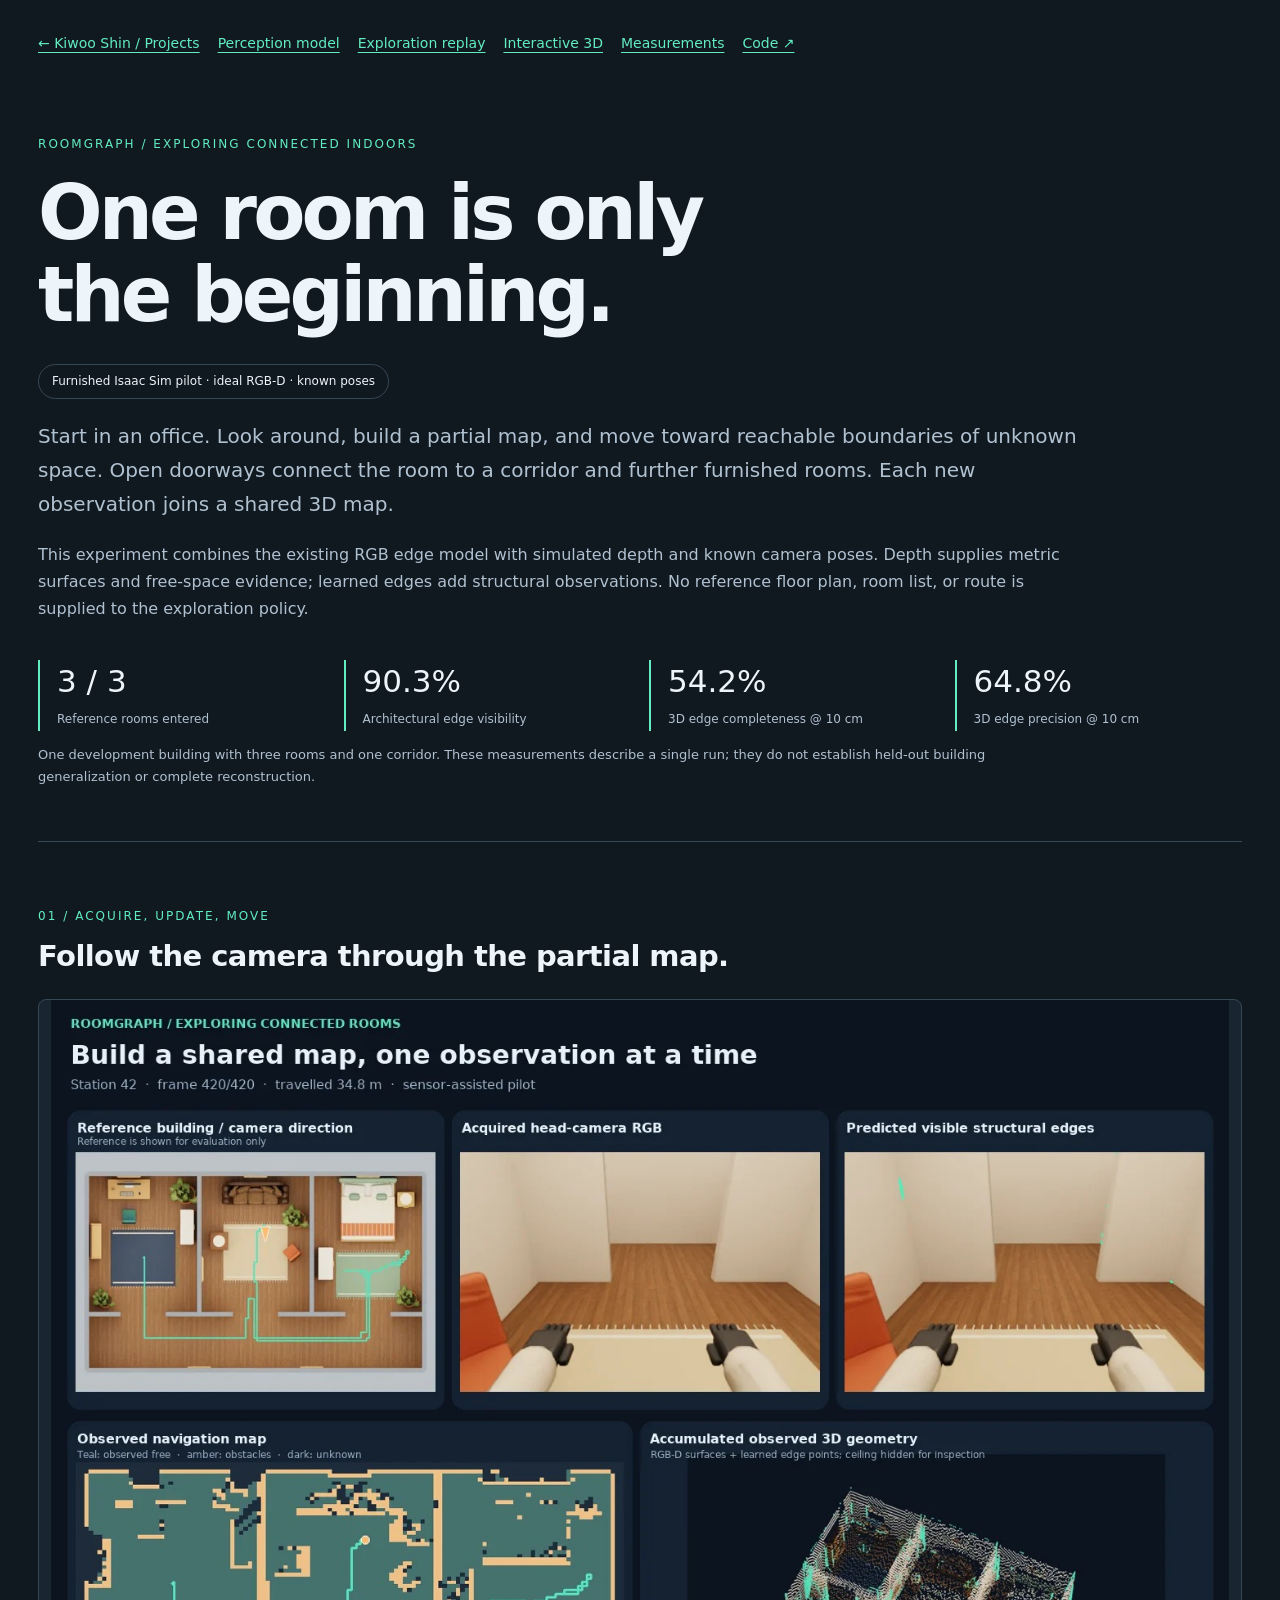
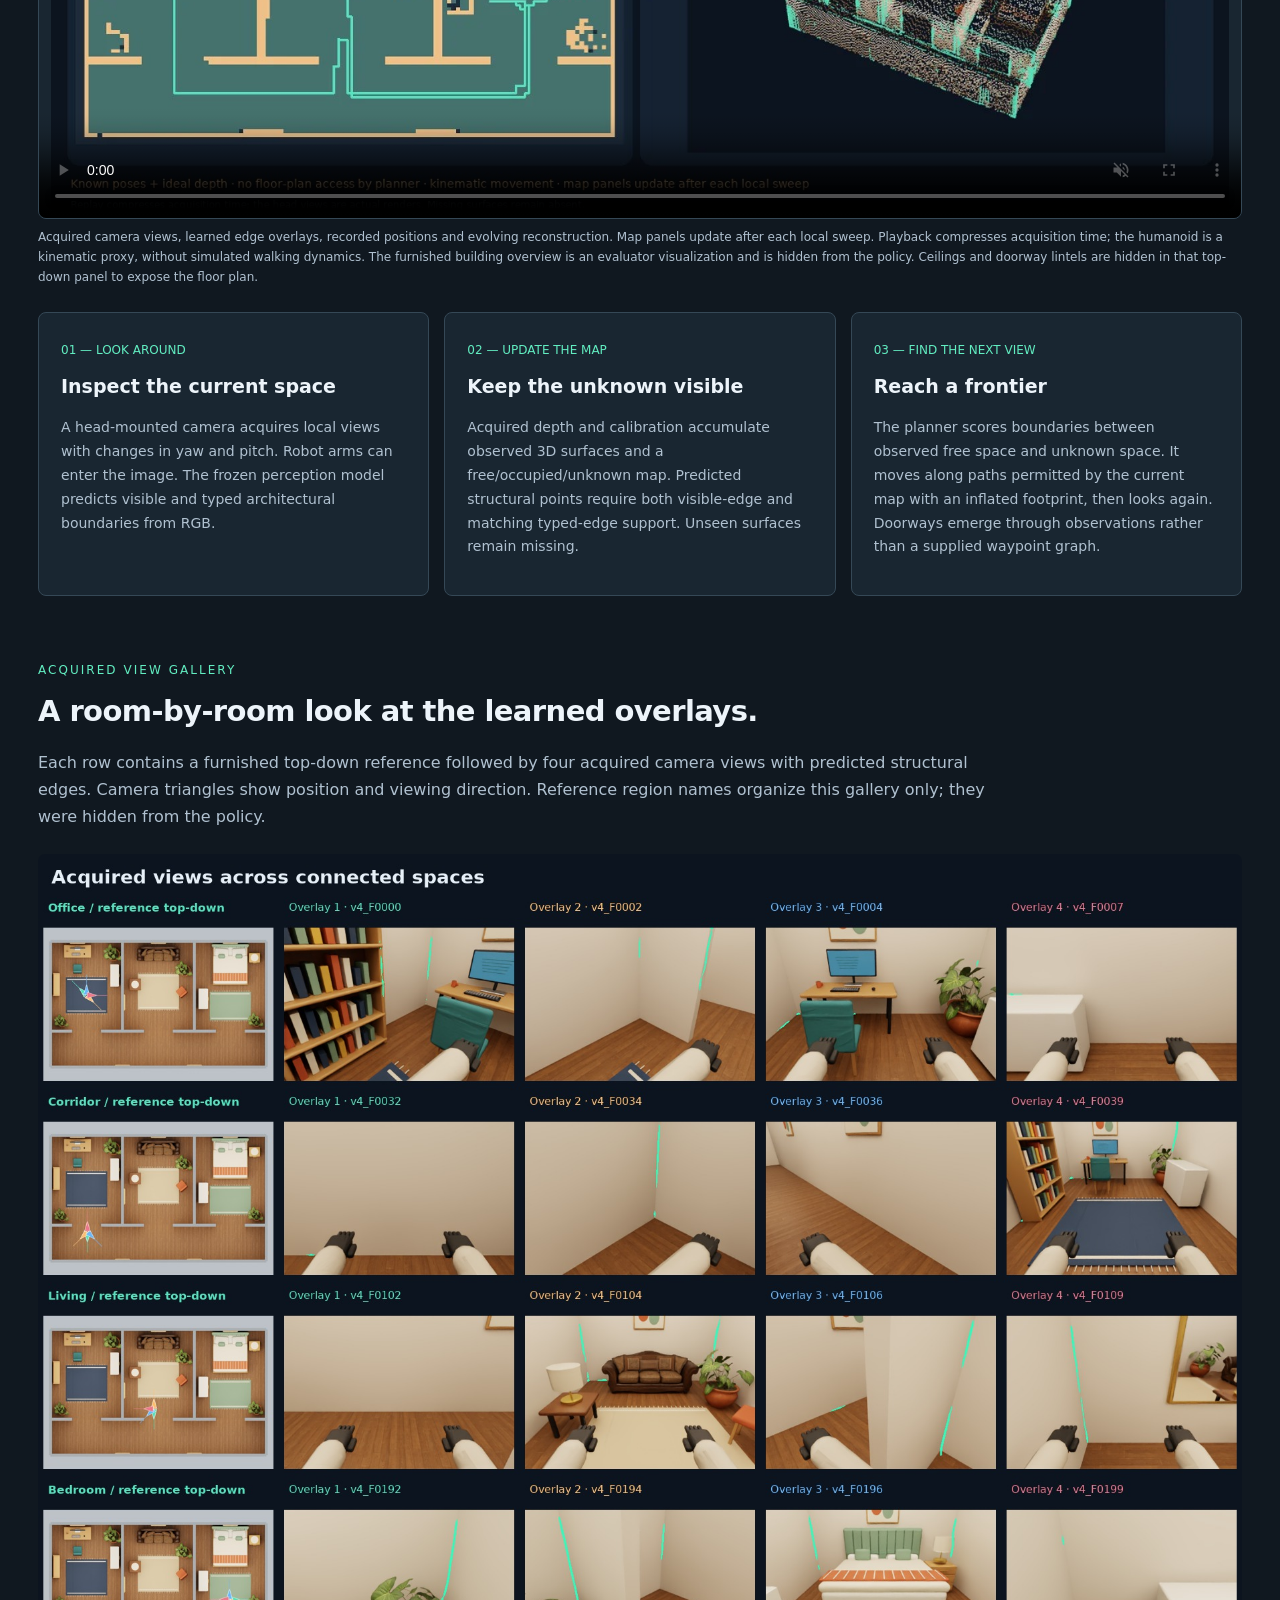
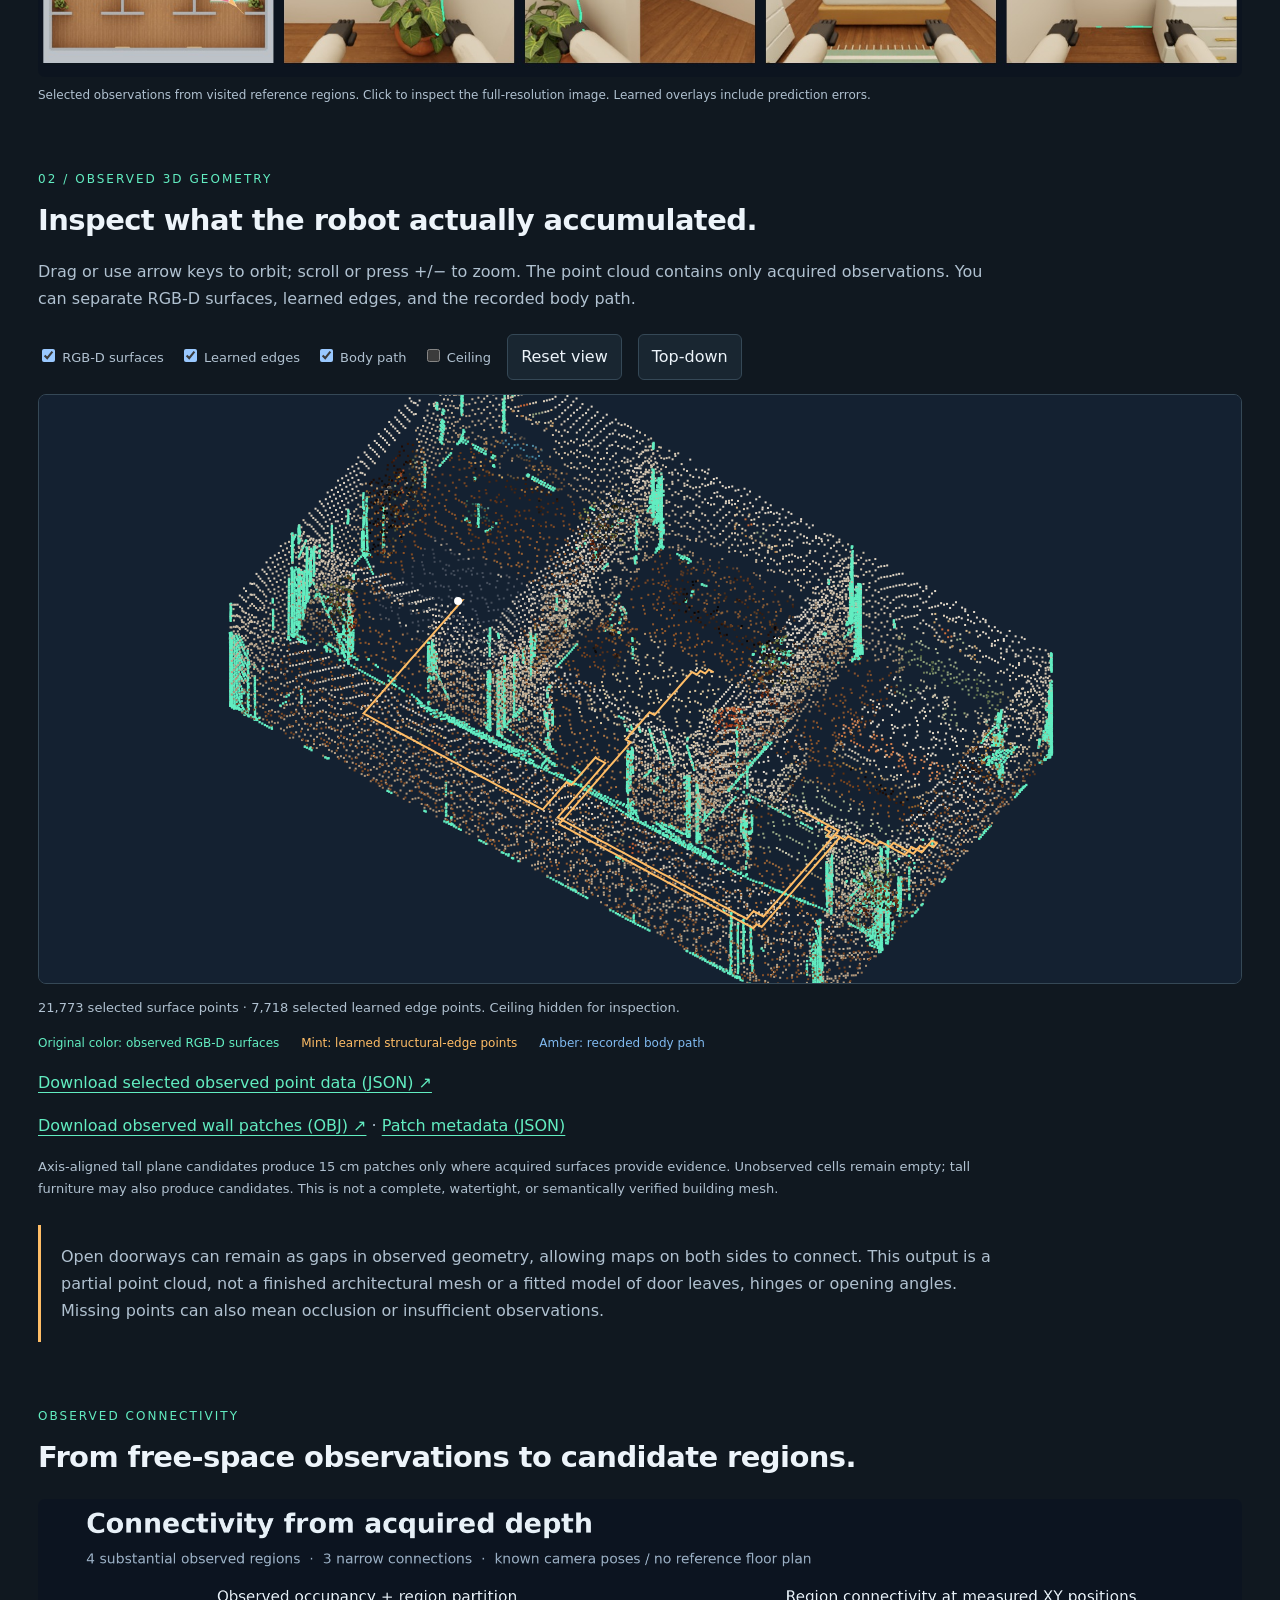
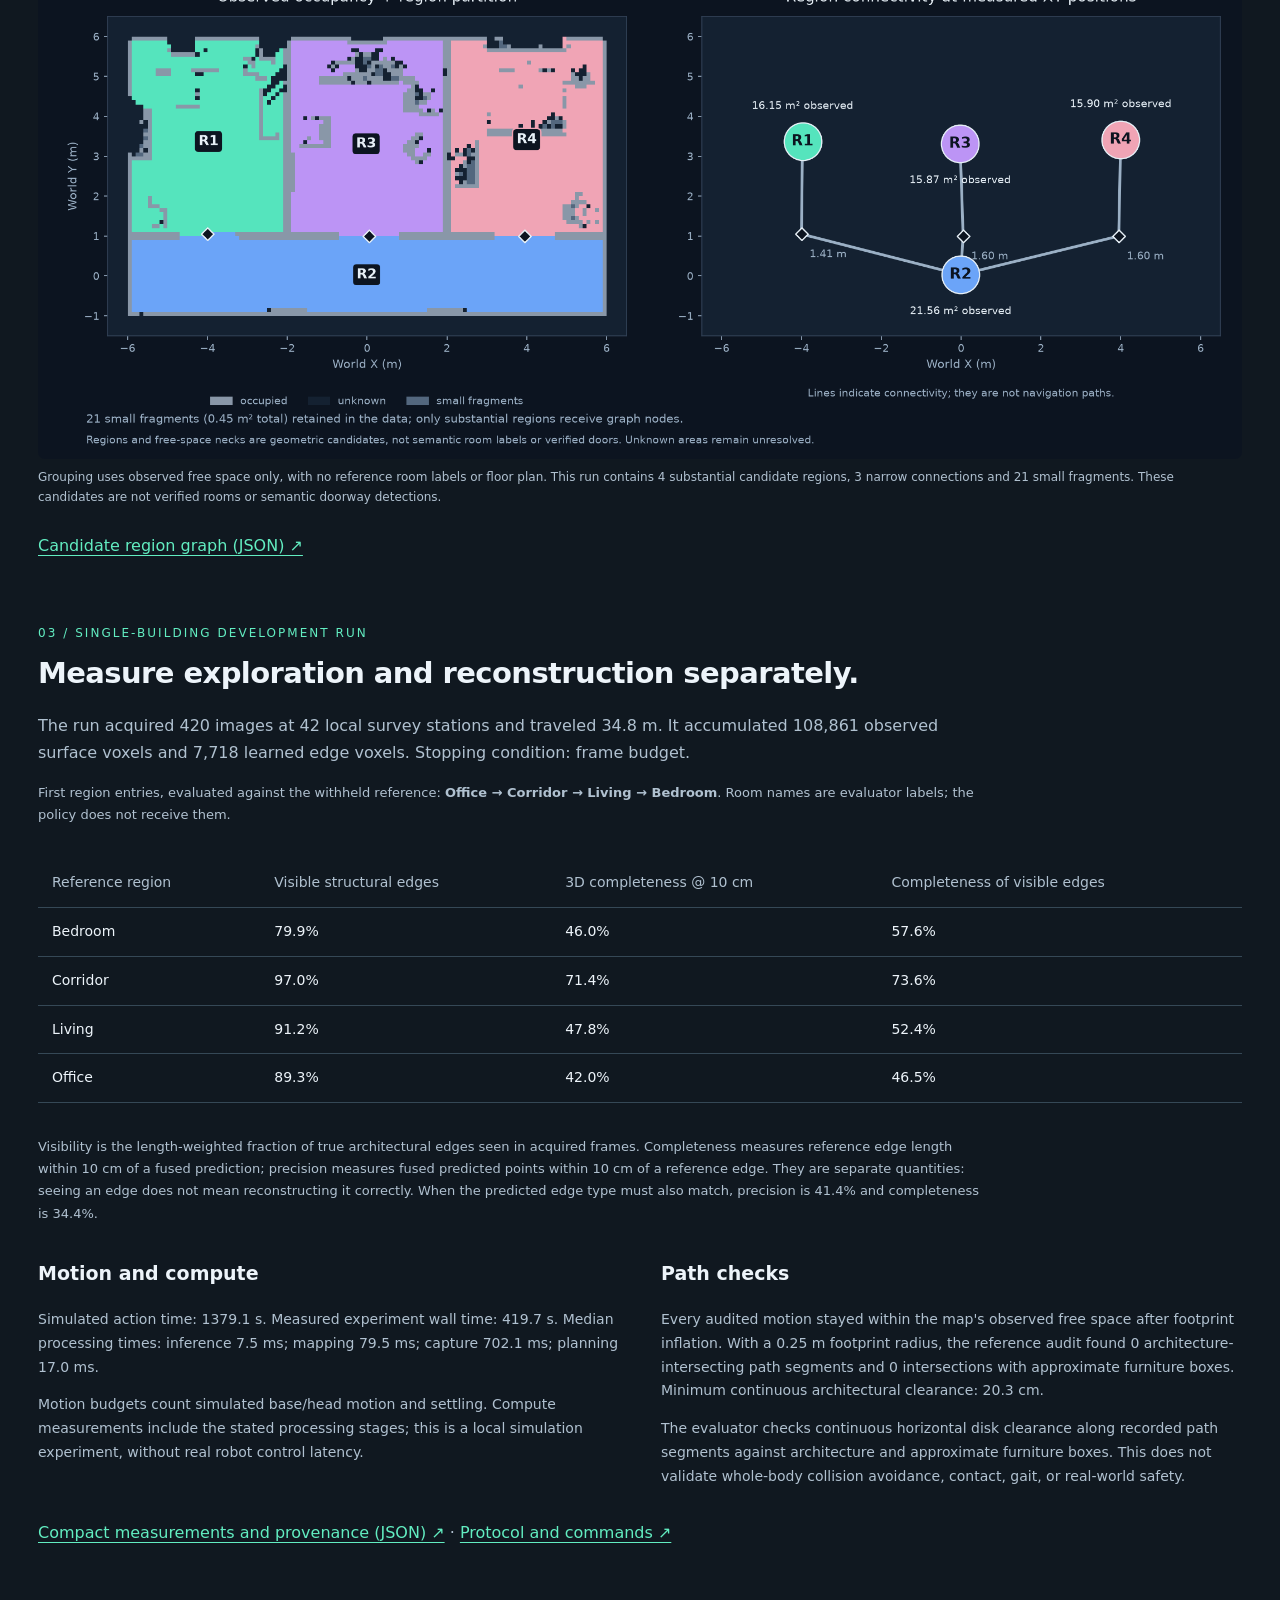
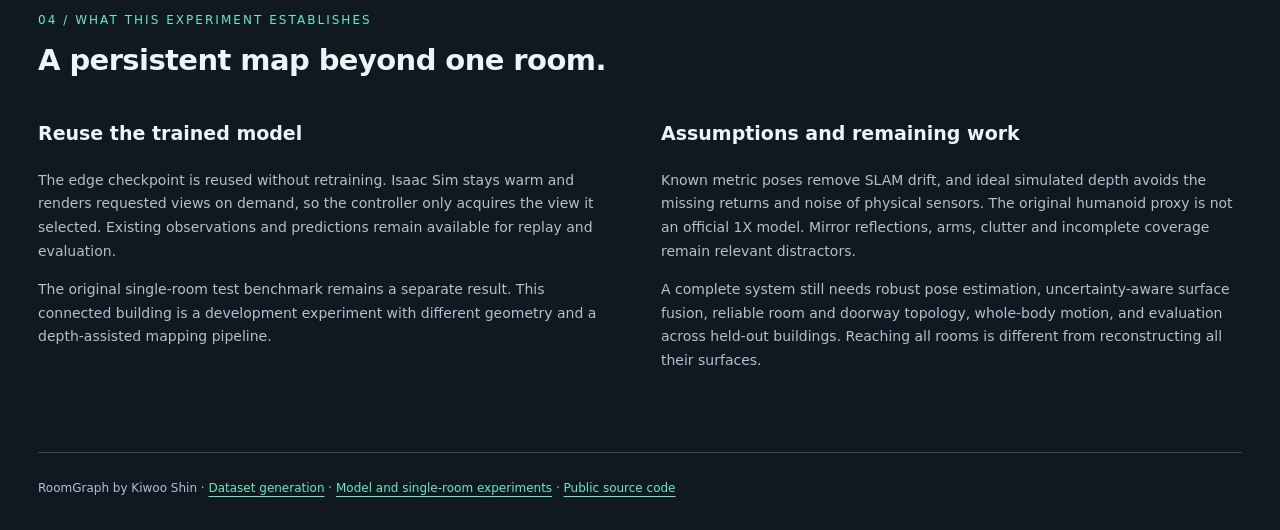
==== roomgraph-multiroom/index.html @ a4d24195 "Publish connected-room exploration replay and observed 3D maps" ====
<!doctype html>
<html lang="en">
<head>
<meta charset="utf-8"><meta name="viewport" content="width=device-width,initial-scale=1">
<title>RoomGraph — Exploring connected rooms | Kiwoo Shin</title>
<meta name="description" content="A humanoid head camera explores a furnished office, corridor, living room and bedroom using acquired RGB-D observations, learned structural edges and known camera poses.">
<link rel="canonical" href="https://kiwooshin.github.io/roomgraph-multiroom/">
<meta property="og:title" content="RoomGraph — One room is only the beginning">
<meta property="og:image" content="https://kiwooshin.github.io/media/roomgraph-multiroom/poster.jpg">
<link rel="stylesheet" href="../roomgraph-perception/style.css"><link rel="stylesheet" href="style.css">
<script src="scene.js" defer></script>
</head>
<body><main>
<nav><a href="../#roomgraph-perception">← Kiwoo Shin / Projects</a><a href="../roomgraph-perception/">Perception model</a><a href="#replay">Exploration replay</a><a href="#map">Interactive 3D</a><a href="#results">Measurements</a><a href="https://github.com/KiwooShin/roomgraph">Code ↗</a></nav>
<header class="hero"><p class="eyebrow">ROOMGRAPH / EXPLORING CONNECTED INDOORS</p>
<h1>One room is only<br>the beginning.</h1>
<span class="badge">Furnished Isaac Sim pilot · ideal RGB-D · known poses</span>
<p class="lead">Start in an office. Look around, build a partial map, and move toward reachable boundaries of unknown space. Open doorways connect the room to a corridor and further furnished rooms. Each new observation joins a shared 3D map.</p>
<p>This experiment combines the existing RGB edge model with simulated depth and known camera poses. Depth supplies metric surfaces and free-space evidence; learned edges add structural observations. No reference floor plan, room list, or route is supplied to the exploration policy.</p>
<div class="stats"><div class="stat"><strong>3 / 3</strong><span>Reference rooms entered</span></div><div class="stat"><strong>90.3%</strong><span>Architectural edge visibility</span></div><div class="stat"><strong>54.2%</strong><span>3D edge completeness @ 10 cm</span></div><div class="stat"><strong>64.8%</strong><span>3D edge precision @ 10 cm</span></div></div>
<p class="caption">One development building with three rooms and one corridor. These measurements describe a single run; they do not establish held-out building generalization or complete reconstruction.</p>
</header>
<section id="replay"><p class="eyebrow">01 / ACQUIRE, UPDATE, MOVE</p><h2>Follow the camera through the partial map.</h2>
<figure class="active-head-video"><video controls playsinline loop muted preload="metadata" poster="../media/roomgraph-multiroom/poster.jpg" aria-label="Connected room exploration with furnished top-down camera direction, RGB, learned edge overlay and accumulated map"><source src="../media/roomgraph-multiroom/multiroom.mp4" type="video/mp4"><a href="../media/roomgraph-multiroom/multiroom.mp4">Download the exploration replay</a></video><figcaption>Acquired camera views, learned edge overlays, recorded positions and evolving reconstruction. Map panels update after each local sweep. Playback compresses acquisition time; the humanoid is a kinematic proxy, without simulated walking dynamics. The furnished building overview is an evaluator visualization and is hidden from the policy. Ceilings and doorway lintels are hidden in that top-down panel to expose the floor plan.</figcaption></figure>
<div class="pipeline"><article><span class="number">01 — LOOK AROUND</span><h3>Inspect the current space</h3><p>A head-mounted camera acquires local views with changes in yaw and pitch. Robot arms can enter the image. The frozen perception model predicts visible and typed architectural boundaries from RGB.</p></article><article><span class="number">02 — UPDATE THE MAP</span><h3>Keep the unknown visible</h3><p>Acquired depth and calibration accumulate observed 3D surfaces and a free/occupied/unknown map. Predicted structural points require both visible-edge and matching typed-edge support. Unseen surfaces remain missing.</p></article><article><span class="number">03 — FIND THE NEXT VIEW</span><h3>Reach a frontier</h3><p>The planner scores boundaries between observed free space and unknown space. It moves along paths permitted by the current map with an inflated footprint, then looks again. Doorways emerge through observations rather than a supplied waypoint graph.</p></article></div>
</section>
<section id="views"><p class="eyebrow">ACQUIRED VIEW GALLERY</p><h2>A room-by-room look at the learned overlays.</h2><p>Each row contains a furnished top-down reference followed by four acquired camera views with predicted structural edges. Camera triangles show position and viewing direction. Reference region names organize this gallery only; they were hidden from the policy.</p><figure><a href="../media/roomgraph-multiroom/overview.jpg"><img src="../media/roomgraph-multiroom/overview.jpg" loading="lazy" alt="Four region rows, each with a furnished top-down camera overview and four learned structural edge overlays"></a><figcaption>Selected observations from visited reference regions. Click to inspect the full-resolution image. Learned overlays include prediction errors.</figcaption></figure></section>
<section id="map"><p class="eyebrow">02 / OBSERVED 3D GEOMETRY</p><h2>Inspect what the robot actually accumulated.</h2><p>Drag or use arrow keys to orbit; scroll or press +/− to zoom. The point cloud contains only acquired observations. You can separate RGB-D surfaces, learned edges, and the recorded body path.</p>
<div class="toolbar"><label><input id="surfaces" type="checkbox" checked> RGB-D surfaces</label><label><input id="edges" type="checkbox" checked> Learned edges</label><label><input id="path" type="checkbox" checked> Body path</label><label><input id="ceiling" type="checkbox"> Ceiling</label><button id="reset" type="button">Reset view</button><button id="top" type="button">Top-down</button></div>
<canvas id="cloud" tabindex="0" role="img" aria-label="Interactive accumulated RGB-D surface and learned structural edge point cloud; arrow keys orbit, plus and minus zoom">An observed 3D point cloud with predicted structural edges. Use the point-data download to inspect the geometry independently.</canvas><p id="cloud-status" class="caption" role="status">Loading observed point data…</p>
<div class="legend"><span>Original color: observed RGB-D surfaces</span><span>Mint: learned structural-edge points</span><span>Amber: recorded body path</span></div>
<p><a href="../media/roomgraph-multiroom/cloud.json">Download selected observed point data (JSON) ↗</a></p>
<p><a href="../media/roomgraph-multiroom/observed_walls.obj">Download observed wall patches (OBJ) ↗</a> · <a href="../media/roomgraph-multiroom/observed_walls.json">Patch metadata (JSON)</a></p><p class="caption">Axis-aligned tall plane candidates produce 15 cm patches only where acquired surfaces provide evidence. Unobserved cells remain empty; tall furniture may also produce candidates. This is not a complete, watertight, or semantically verified building mesh.</p>
<div class="callout"><p>Open doorways can remain as gaps in observed geometry, allowing maps on both sides to connect. This output is a partial point cloud, not a finished architectural mesh or a fitted model of door leaves, hinges or opening angles. Missing points can also mean occlusion or insufficient observations.</p></div>
</section>
<section id="topology"><p class="eyebrow">OBSERVED CONNECTIVITY</p><h2>From free-space observations to candidate regions.</h2><figure><a href="../media/roomgraph-multiroom/topology.png"><img src="../media/roomgraph-multiroom/topology.png" loading="lazy" alt="Candidate regions and narrow connections extracted from the observed free-space map"></a><figcaption>Grouping uses observed free space only, with no reference room labels or floor plan. This run contains 4 substantial candidate regions, 3 narrow connections and 21 small fragments. These candidates are not verified rooms or semantic doorway detections.</figcaption></figure><p><a href="../media/roomgraph-multiroom/topology.json">Candidate region graph (JSON) ↗</a></p></section>
<section id="results"><p class="eyebrow">03 / SINGLE-BUILDING DEVELOPMENT RUN</p><h2>Measure exploration and reconstruction separately.</h2>
<p>The run acquired 420 images at 42 local survey stations and traveled 34.8 m. It accumulated 108,861 observed surface voxels and 7,718 learned edge voxels. Stopping condition: frame budget.</p><p class="caption">First region entries, evaluated against the withheld reference: <strong>Office → Corridor → Living → Bedroom</strong>. Room names are evaluator labels; the policy does not receive them.</p>
<div class="table-scroll"><table><thead><tr><th>Reference region</th><th>Visible structural edges</th><th>3D completeness @ 10 cm</th><th>Completeness of visible edges</th></tr></thead><tbody><tr><td>Bedroom</td><td>79.9%</td><td>46.0%</td><td>57.6%</td></tr>
<tr><td>Corridor</td><td>97.0%</td><td>71.4%</td><td>73.6%</td></tr>
<tr><td>Living</td><td>91.2%</td><td>47.8%</td><td>52.4%</td></tr>
<tr><td>Office</td><td>89.3%</td><td>42.0%</td><td>46.5%</td></tr></tbody></table></div>
<p class="caption">Visibility is the length-weighted fraction of true architectural edges seen in acquired frames. Completeness measures reference edge length within 10 cm of a fused prediction; precision measures fused predicted points within 10 cm of a reference edge. They are separate quantities: seeing an edge does not mean reconstructing it correctly. When the predicted edge type must also match, precision is 41.4% and completeness is 34.4%.</p>
<div class="notes"><article><h3>Motion and compute</h3><p>Simulated action time: 1379.1 s. Measured experiment wall time: 419.7 s. Median processing times: inference 7.5 ms; mapping 79.5 ms; capture 702.1 ms; planning 17.0 ms.</p><p>Motion budgets count simulated base/head motion and settling. Compute measurements include the stated processing stages; this is a local simulation experiment, without real robot control latency.</p></article><article><h3>Path checks</h3><p>Every audited motion stayed within the map's observed free space after footprint inflation. With a 0.25 m footprint radius, the reference audit found 0 architecture-intersecting path segments and 0 intersections with approximate furniture boxes. Minimum continuous architectural clearance: 20.3 cm.</p><p>The evaluator checks continuous horizontal disk clearance along recorded path segments against architecture and approximate furniture boxes. This does not validate whole-body collision avoidance, contact, gait, or real-world safety.</p></article></div>
<p><a href="../media/roomgraph-multiroom/summary.json">Compact measurements and provenance (JSON) ↗</a> · <a href="https://github.com/KiwooShin/roomgraph/blob/feat/isaac-dataset/docs/multiroom-experiment.md">Protocol and commands ↗</a></p>
</section>
<section><p class="eyebrow">04 / WHAT THIS EXPERIMENT ESTABLISHES</p><h2>A persistent map beyond one room.</h2><div class="notes"><article><h3>Reuse the trained model</h3><p>The edge checkpoint is reused without retraining. Isaac Sim stays warm and renders requested views on demand, so the controller only acquires the view it selected. Existing observations and predictions remain available for replay and evaluation.</p><p>The original single-room test benchmark remains a separate result. This connected building is a development experiment with different geometry and a depth-assisted mapping pipeline.</p></article><article><h3>Assumptions and remaining work</h3><p>Known metric poses remove SLAM drift, and ideal simulated depth avoids the missing returns and noise of physical sensors. The original humanoid proxy is not an official 1X model. Mirror reflections, arms, clutter and incomplete coverage remain relevant distractors.</p><p>A complete system still needs robust pose estimation, uncertainty-aware surface fusion, reliable room and doorway topology, whole-body motion, and evaluation across held-out buildings. Reaching all rooms is different from reconstructing all their surfaces.</p></article></div></section>
<footer>RoomGraph by Kiwoo Shin · <a href="../roomgraph/">Dataset generation</a> · <a href="../roomgraph-perception/">Model and single-room experiments</a> · <a href="https://github.com/KiwooShin/roomgraph">Public source code</a></footer>
</main></body></html>
---- roomgraph-perception/style.css ----
:root {
  color-scheme:dark;
  --bg:#101820;
  --panel:#192631;
  --ink:#edf4fa;
  --muted:#b0c1d0;
  --line:#354856;
  --mint:#62edc1;
  --blue:#80baf0;
  --amber:#ffbd66;
}
* {
  box-sizing:border-box;
}
body {
  margin:0;
  background:var(--bg);
  color:var(--ink);
  font:16px/1.7 system-ui,sans-serif;
}
main {
  max-width:1380px;
  margin:auto;
  padding:32px 38px;
}
a {
  color:var(--mint);
  text-underline-offset:4px;
}
nav {
  display:flex;
  flex-wrap:wrap;
  gap:26px;
  font-size:14px;
}
.hero {
  padding:66px 0 40px;
  border-bottom:1px solid var(--line);
}
.eyebrow {
  color:var(--mint);
  font-size:12px;
  letter-spacing:.17em;
  text-transform:uppercase;
}
h1 {
  font-size:clamp(38px,6vw,76px);
  line-height:1.08;
  letter-spacing:-.05em;
  margin:18px 0 28px;
  font-weight:550;
}
h2 {
  font-size:29px;
  line-height:1.25;
  letter-spacing:-.02em;
  font-weight:550;
  margin:12px 0 20px;
}
h3 {
  font-weight:550;
  font-size:19px;
}
p {
  color:var(--muted);
  max-width:950px;
}
.lead {
  font-size:20px;
  max-width:860px;
}
.badge {
  font-size:12px;
  border:1px solid var(--line);
  padding:6px 13px;
  border-radius:25px;
  display:inline-block;
}
.stats {
  display:grid;
  grid-template-columns:repeat(4,1fr);
  gap:18px;
  margin-top:38px;
}
.stat {
  border-left:2px solid var(--mint);
  padding-left:17px;
}
.stat strong {
  font-size:32px;
  display:block;
  line-height:1.4;
  font-weight:500;
}
.stat span {
  font-size:12px;
  color:var(--muted);
}
section {
  margin-top:64px;
  scroll-margin-top:24px;
}
.pipeline {
  display:grid;
  grid-template-columns:repeat(3,1fr);
  gap:15px;
}
.pipeline article {
  background:var(--panel);
  border:1px solid var(--line);
  padding:22px;
  border-radius:8px;
}
.pipeline h3 {
  margin:8px 0;
}
.pipeline p {
  font-size:14px;
}
.number {
  color:var(--mint);
  font-size:12px;
}
img {
  width:100%;
  height:auto;
  display:block;
  border-radius:7px;
}
.active-head-video video {
  display:block;
  width:100%;
  height:auto;
  border:1px solid var(--line);
  border-radius:8px;
  background:var(--panel);
}
figure {
  margin:24px 0;
}
figcaption {
  font-size:12px;
  color:var(--muted);
  margin-top:8px;
}
.split {
  display:grid;
  grid-template-columns:1fr 1fr;
  gap:28px;
  align-items:center;
}
.split figure {
  margin:0;
}
.split p {
  font-size:15px;
}
.results-grid {
  display:grid;
  grid-template-columns:1.4fr 1fr;
  gap:22px;
}
.toolbar {
  display:flex;
  gap:16px;
  flex-wrap:wrap;
  align-items:center;
  margin:22px 0 14px;
}
select,button {
  font:inherit;
  color:var(--ink);
  background:var(--panel);
  border:1px solid var(--line);
  border-radius:6px;
  padding:8px 13px;
}
.toolbar label {
  font-size:13px;
  color:var(--muted);
}
button {
  cursor:pointer;
}
:focus-visible {
  outline:3px solid var(--mint);
  outline-offset:4px;
}
canvas {
  width:100%;
  height:460px;
  display:block;
  background:var(--panel);
  border:1px solid var(--line);
  border-radius:10px;
  touch-action:none;
}
.legend {
  display:flex;
  gap:22px;
  flex-wrap:wrap;
  font-size:12px;
  color:var(--muted);
  margin:14px 0;
}
.legend span:first-child {
  color:var(--mint);
}
.legend span:nth-child(2) {
  color:var(--amber);
}
.legend span:nth-child(3) {
  color:var(--blue);
}
.room-stats {
  font-size:14px;
  background:var(--panel);
  padding:16px;
  border-radius:6px;
}
.table-scroll {
  overflow:auto;
}
table {
  width:100%;
  border-collapse:collapse;
  font-size:14px;
  margin:20px 0;
}
th,td {
  text-align:left;
  border-bottom:1px solid var(--line);
  padding:12px 14px;
  white-space:nowrap;
}
th {
  font-weight:500;
  color:var(--muted);
}
.gallery-room {
  margin-top:38px;
  border-top:1px solid var(--line);
  padding-top:15px;
}
.gallery-room summary,.efficiency-details summary,.active-head-details summary {
  cursor:pointer;
  color:var(--mint);
  font-size:14px;
}
.gallery-room details,.efficiency-details,.active-head-details {
  margin-top:15px;
}
.notes {
  display:grid;
  grid-template-columns:1fr 1fr;
  gap:42px;
}
.notes p,.notes li {
  font-size:14px;
  color:var(--muted);
}
.notes ul {
  padding-left:20px;
}
.code {
  background:var(--panel);
  padding:20px;
  overflow-x:auto;
  font-size:13px;
  line-height:1.7;
  border-radius:8px;
}
.caption {
  font-size:13px;
}
.callout {
  border-left:3px solid var(--amber);
  padding:2px 20px;
  margin:25px 0;
}
footer {
  border-top:1px solid var(--line);
  margin-top:65px;
  padding-top:25px;
  font-size:12px;
  color:var(--muted);
}
@media(max-width:800px) {
  main {
    padding:22px 17px;
  }
  .hero {
    padding-top:35px;
  }
  .stats {
    grid-template-columns:1fr 1fr;
  }
  .pipeline,.split,.results-grid,.notes {
    grid-template-columns:1fr;
  }
  .lead {
    font-size:17px;
  }
  canvas {
    height:350px;
  }
  .stat strong {
    font-size:27px;
  }
  nav {
    gap:14px;
    font-size:12px;
  }
  h2 {
    font-size:25px;
  }
}
@media(prefers-reduced-motion:reduce) {
  html {
    scroll-behavior:auto;
  }
}
---- roomgraph-multiroom/style.css ----
.hero .lead { max-width:950px; }
.hero > p:not(.eyebrow) { max-width:1040px; }
nav { gap:18px; }
.toolbar { flex-wrap:wrap; }
#cloud { width:100%; height:590px; display:block; background:#142131; border:1px solid var(--line); border-radius:8px; touch-action:none; cursor:grab; }
#cloud:active { cursor:grabbing; }
#cloud:focus-visible { outline:2px solid var(--mint); outline-offset:4px; }
#cloud-status { min-height:1.7em; }
.legend { flex-wrap:wrap; }
.stats .stat strong { font-size:31px; }
.active-head-video video { max-height:820px; }
@media(max-width:800px) { #cloud { height:370px; } .stats .stat strong { font-size:26px; } }
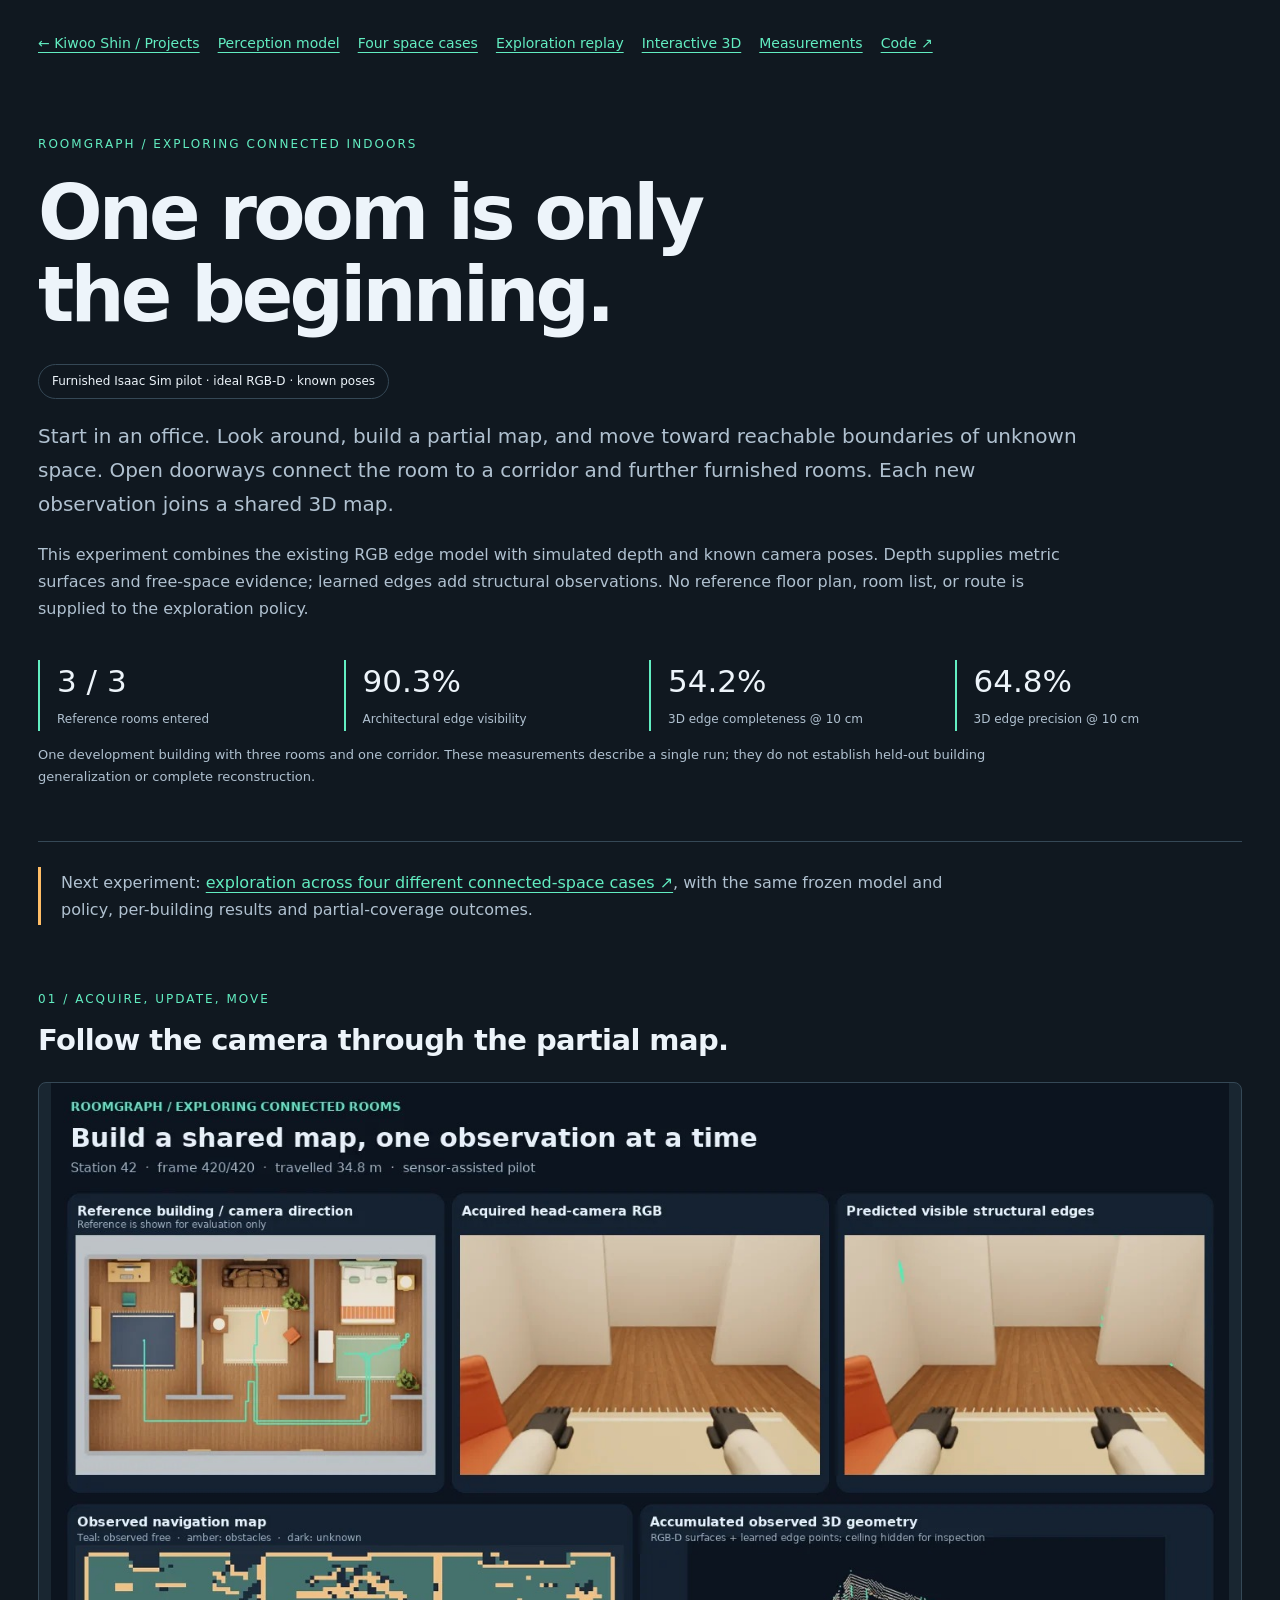
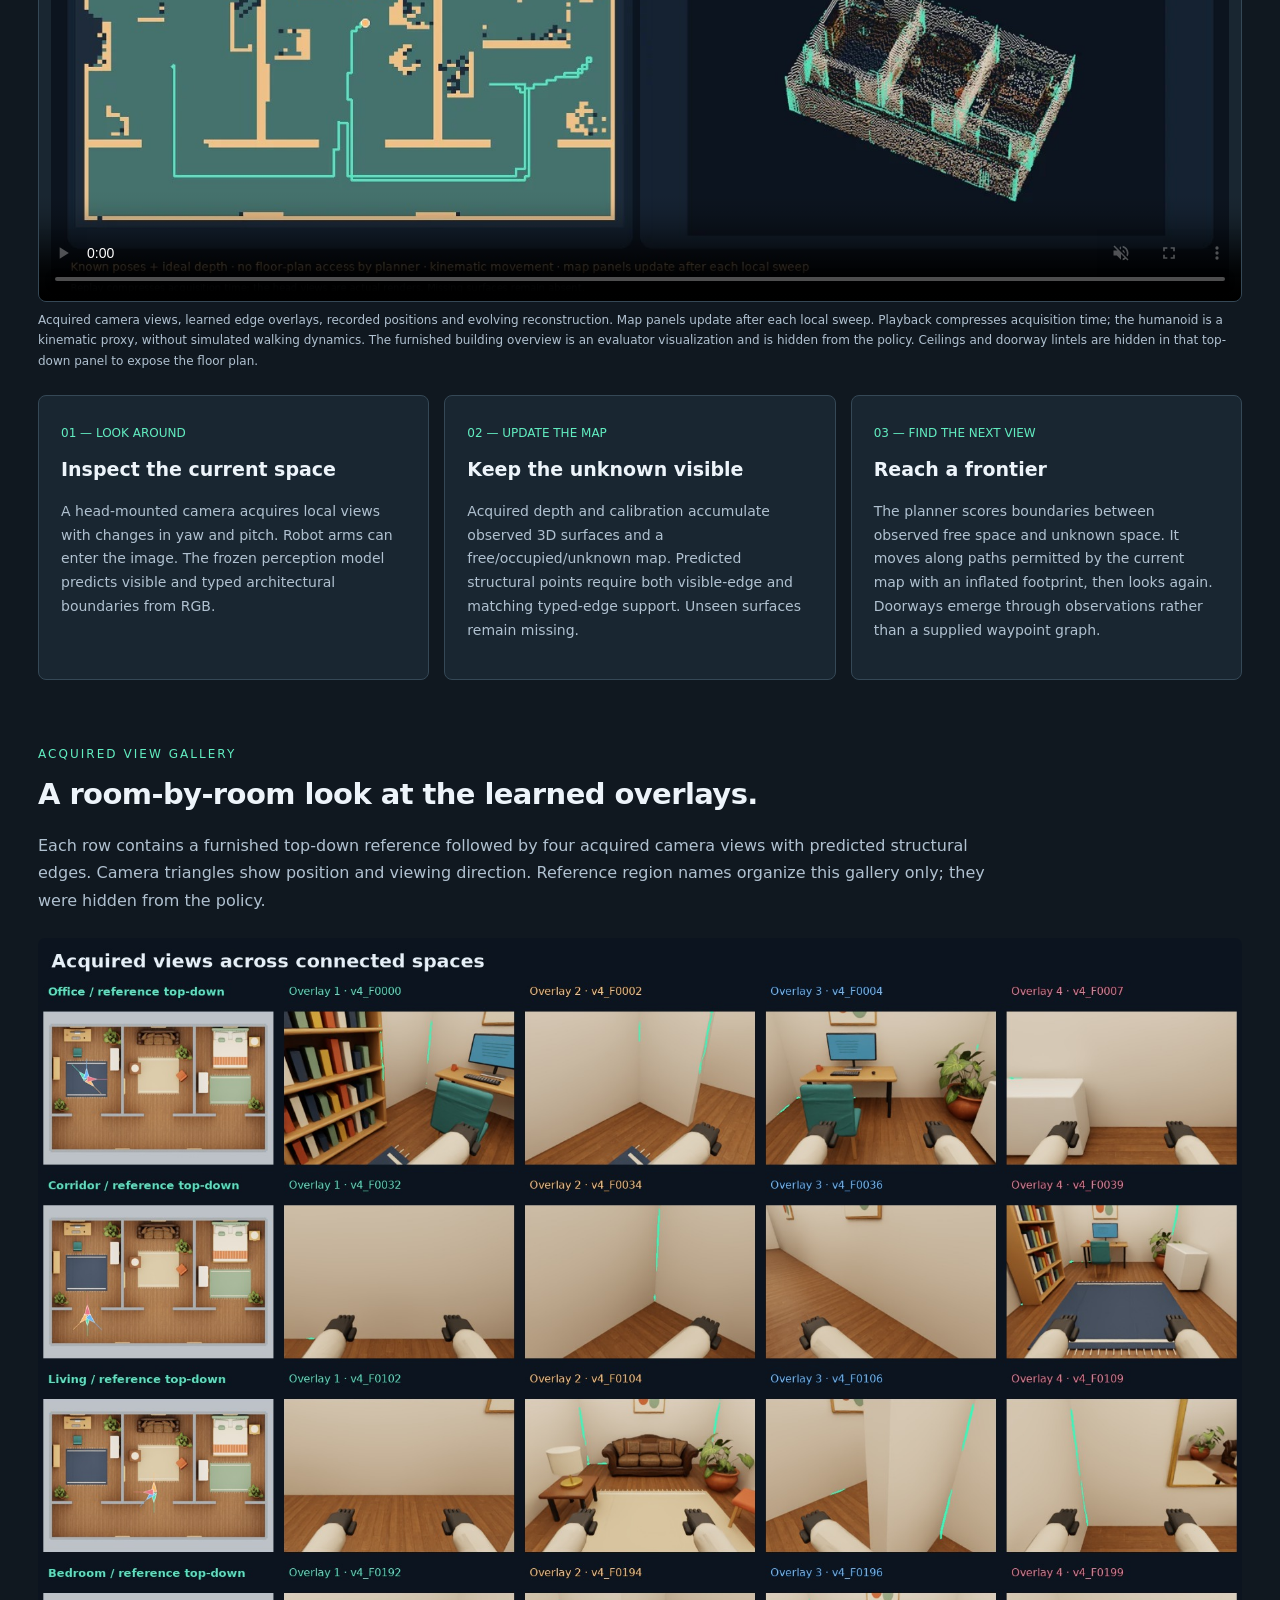
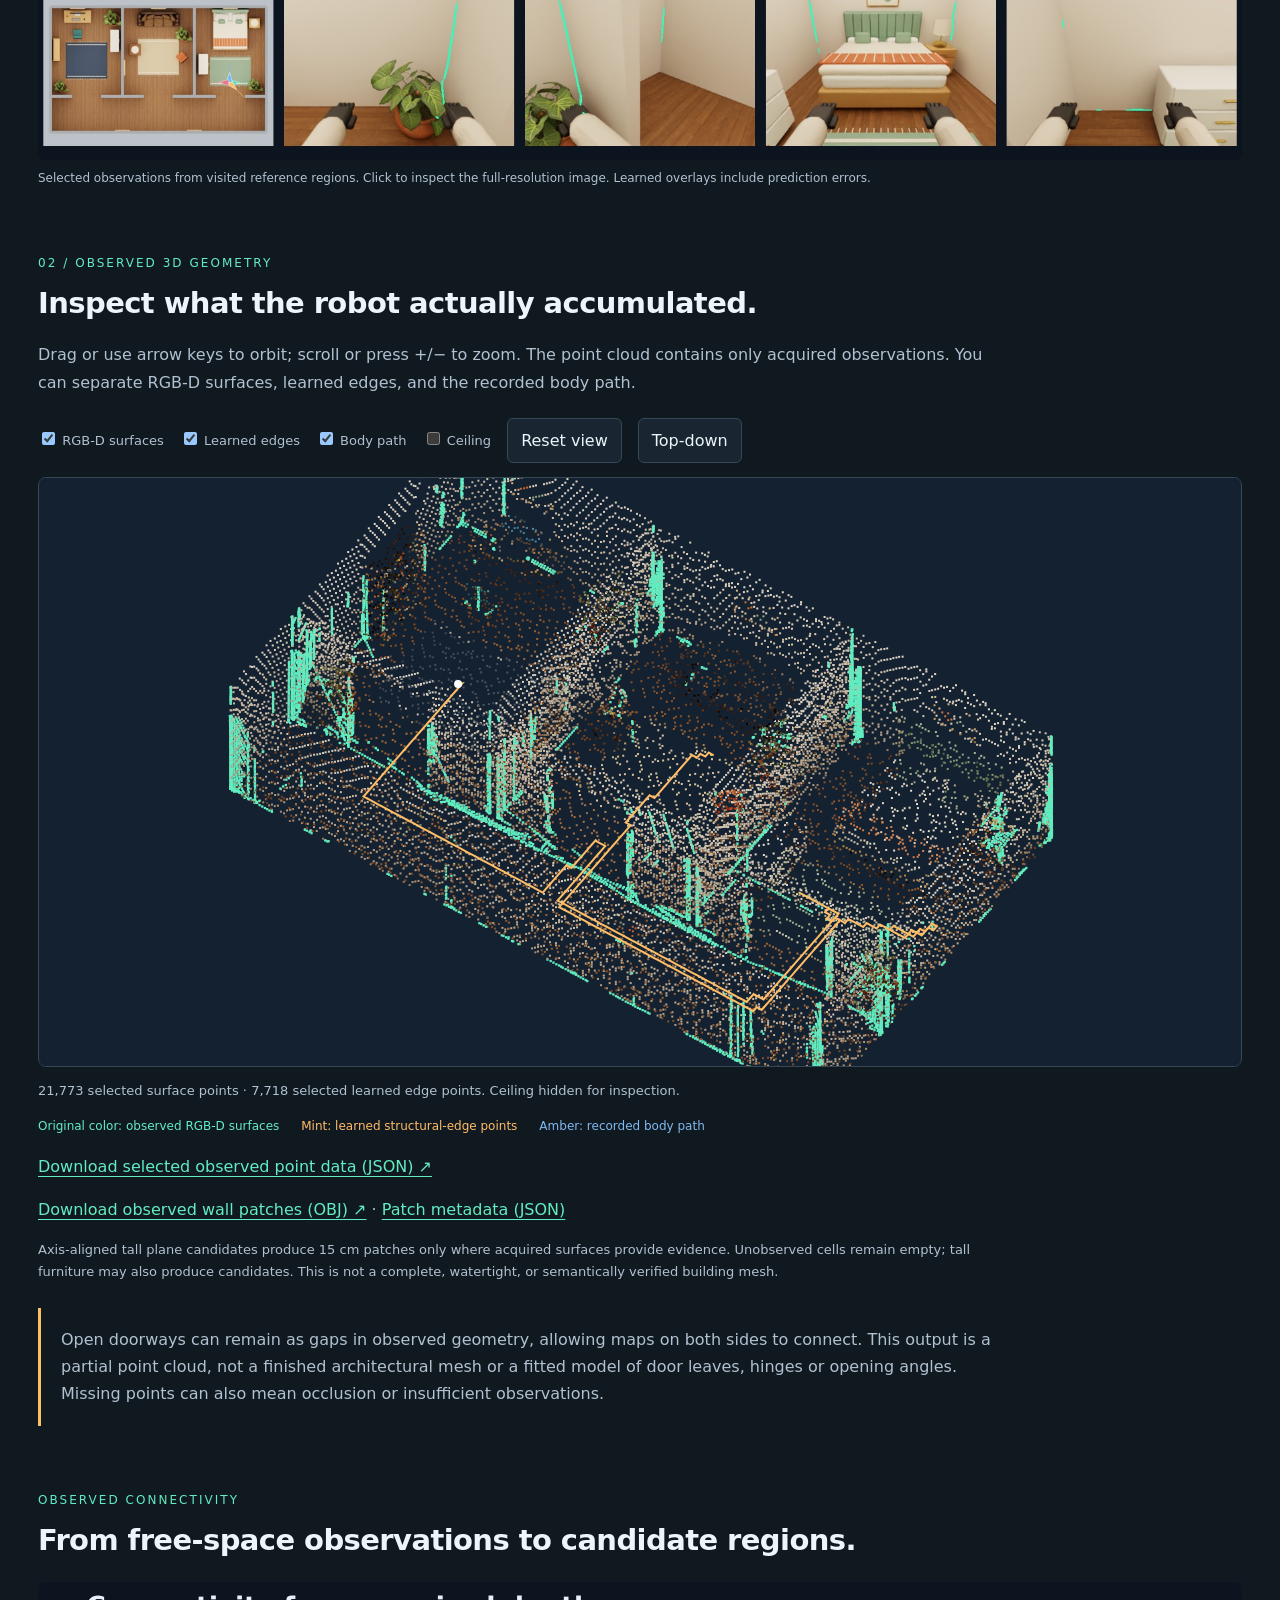
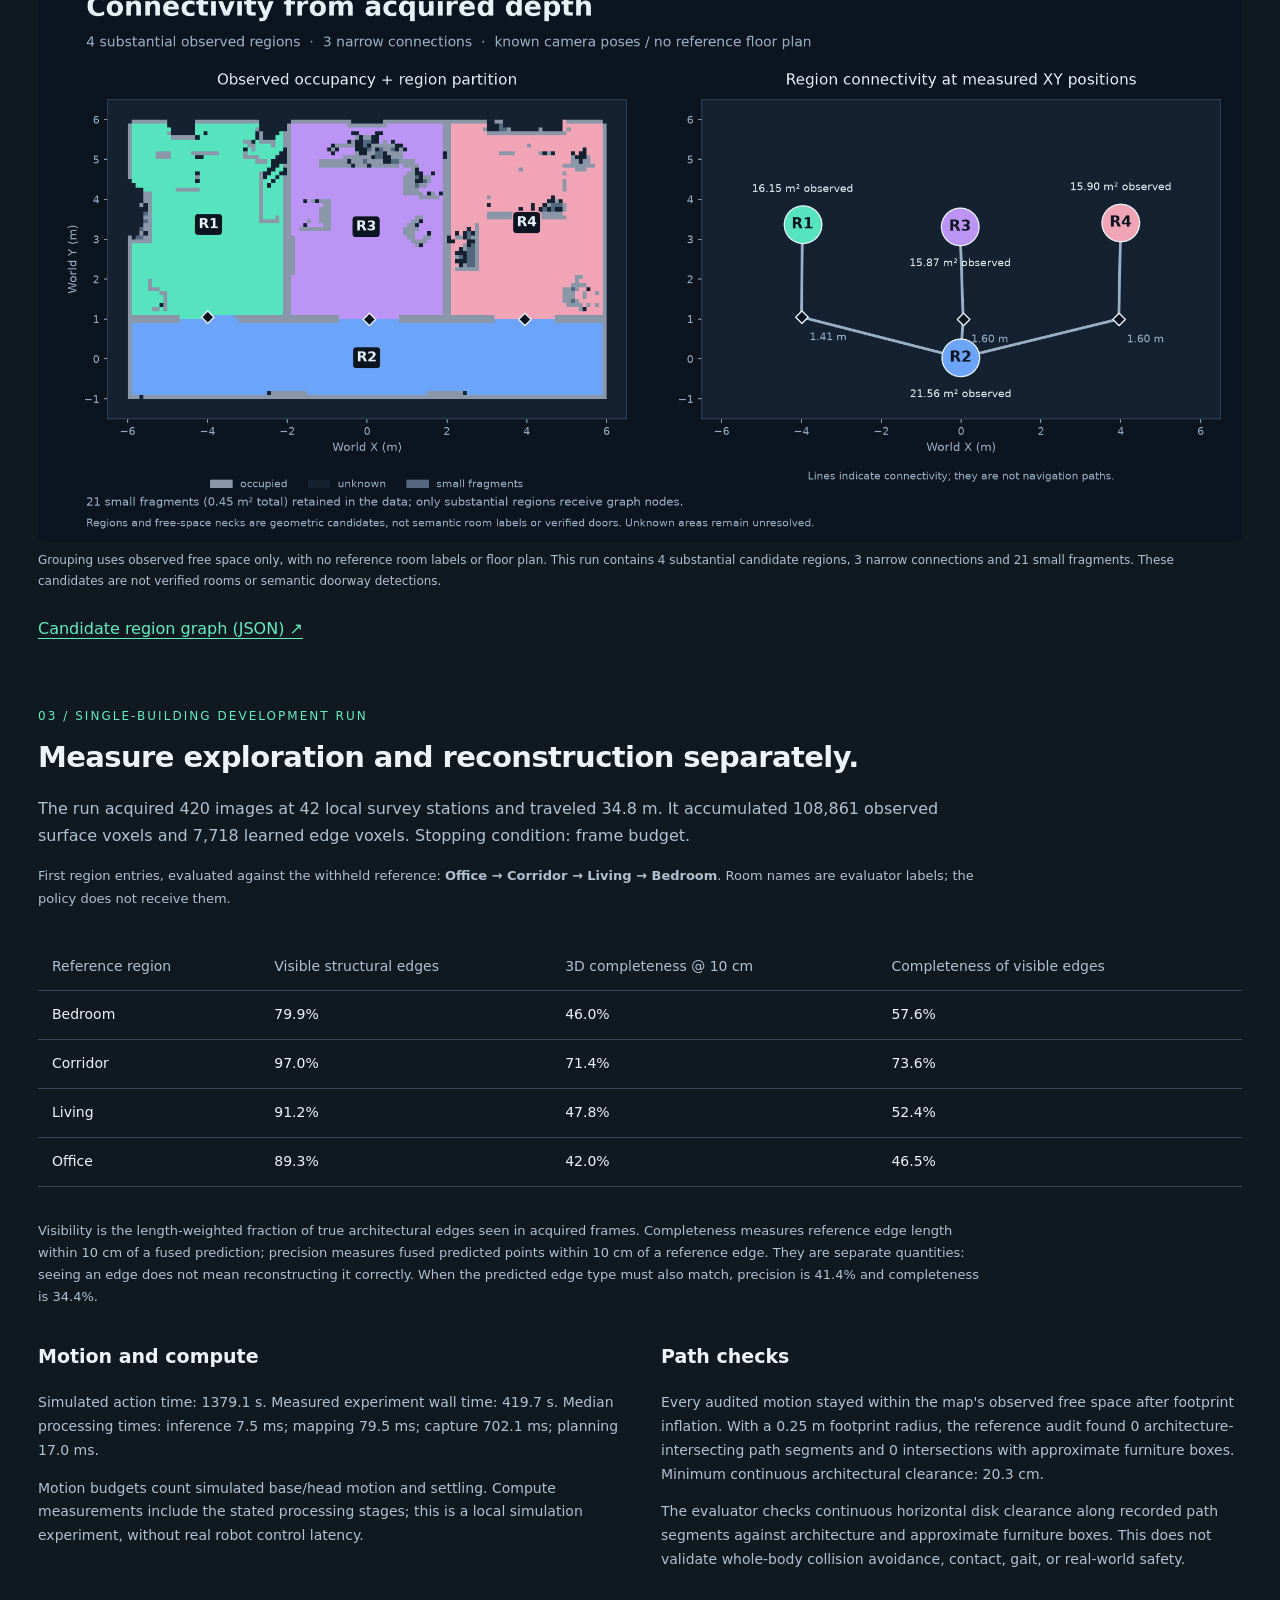
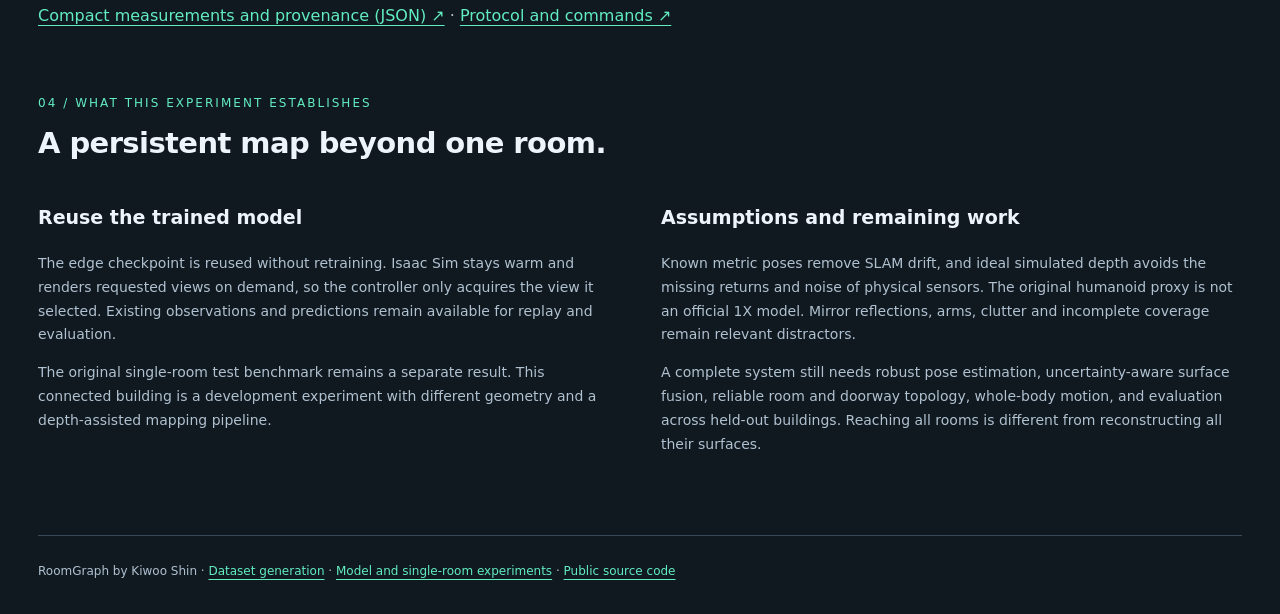
==== commit 0bb3a2ac: "Publish four-space exploration suite and reconstruction comparison" ====
--- a/roomgraph-multiroom/index.html
+++ b/roomgraph-multiroom/index.html
@@ -11,7 +11,7 @@
 <script src="scene.js" defer></script>
 </head>
 <body><main>
-<nav><a href="../#roomgraph-perception">← Kiwoo Shin / Projects</a><a href="../roomgraph-perception/">Perception model</a><a href="#replay">Exploration replay</a><a href="#map">Interactive 3D</a><a href="#results">Measurements</a><a href="https://github.com/KiwooShin/roomgraph">Code ↗</a></nav>
+<nav><a href="../#roomgraph-perception">← Kiwoo Shin / Projects</a><a href="../roomgraph-perception/">Perception model</a><a href="../roomgraph-spaces/">Four space cases</a><a href="#replay">Exploration replay</a><a href="#map">Interactive 3D</a><a href="#results">Measurements</a><a href="https://github.com/KiwooShin/roomgraph">Code ↗</a></nav>
 <header class="hero"><p class="eyebrow">ROOMGRAPH / EXPLORING CONNECTED INDOORS</p>
 <h1>One room is only<br>the beginning.</h1>
 <span class="badge">Furnished Isaac Sim pilot · ideal RGB-D · known poses</span>
@@ -20,6 +20,7 @@
 <div class="stats"><div class="stat"><strong>3 / 3</strong><span>Reference rooms entered</span></div><div class="stat"><strong>90.3%</strong><span>Architectural edge visibility</span></div><div class="stat"><strong>54.2%</strong><span>3D edge completeness @ 10 cm</span></div><div class="stat"><strong>64.8%</strong><span>3D edge precision @ 10 cm</span></div></div>
 <p class="caption">One development building with three rooms and one corridor. These measurements describe a single run; they do not establish held-out building generalization or complete reconstruction.</p>
 </header>
+<p class="callout">Next experiment: <a href="../roomgraph-spaces/">exploration across four different connected-space cases ↗</a>, with the same frozen model and policy, per-building results and partial-coverage outcomes.</p>
 <section id="replay"><p class="eyebrow">01 / ACQUIRE, UPDATE, MOVE</p><h2>Follow the camera through the partial map.</h2>
 <figure class="active-head-video"><video controls playsinline loop muted preload="metadata" poster="../media/roomgraph-multiroom/poster.jpg" aria-label="Connected room exploration with furnished top-down camera direction, RGB, learned edge overlay and accumulated map"><source src="../media/roomgraph-multiroom/multiroom.mp4" type="video/mp4"><a href="../media/roomgraph-multiroom/multiroom.mp4">Download the exploration replay</a></video><figcaption>Acquired camera views, learned edge overlays, recorded positions and evolving reconstruction. Map panels update after each local sweep. Playback compresses acquisition time; the humanoid is a kinematic proxy, without simulated walking dynamics. The furnished building overview is an evaluator visualization and is hidden from the policy. Ceilings and doorway lintels are hidden in that top-down panel to expose the floor plan.</figcaption></figure>
 <div class="pipeline"><article><span class="number">01 — LOOK AROUND</span><h3>Inspect the current space</h3><p>A head-mounted camera acquires local views with changes in yaw and pitch. Robot arms can enter the image. The frozen perception model predicts visible and typed architectural boundaries from RGB.</p></article><article><span class="number">02 — UPDATE THE MAP</span><h3>Keep the unknown visible</h3><p>Acquired depth and calibration accumulate observed 3D surfaces and a free/occupied/unknown map. Predicted structural points require both visible-edge and matching typed-edge support. Unseen surfaces remain missing.</p></article><article><span class="number">03 — FIND THE NEXT VIEW</span><h3>Reach a frontier</h3><p>The planner scores boundaries between observed free space and unknown space. It moves along paths permitted by the current map with an inflated footprint, then looks again. Doorways emerge through observations rather than a supplied waypoint graph.</p></article></div>
